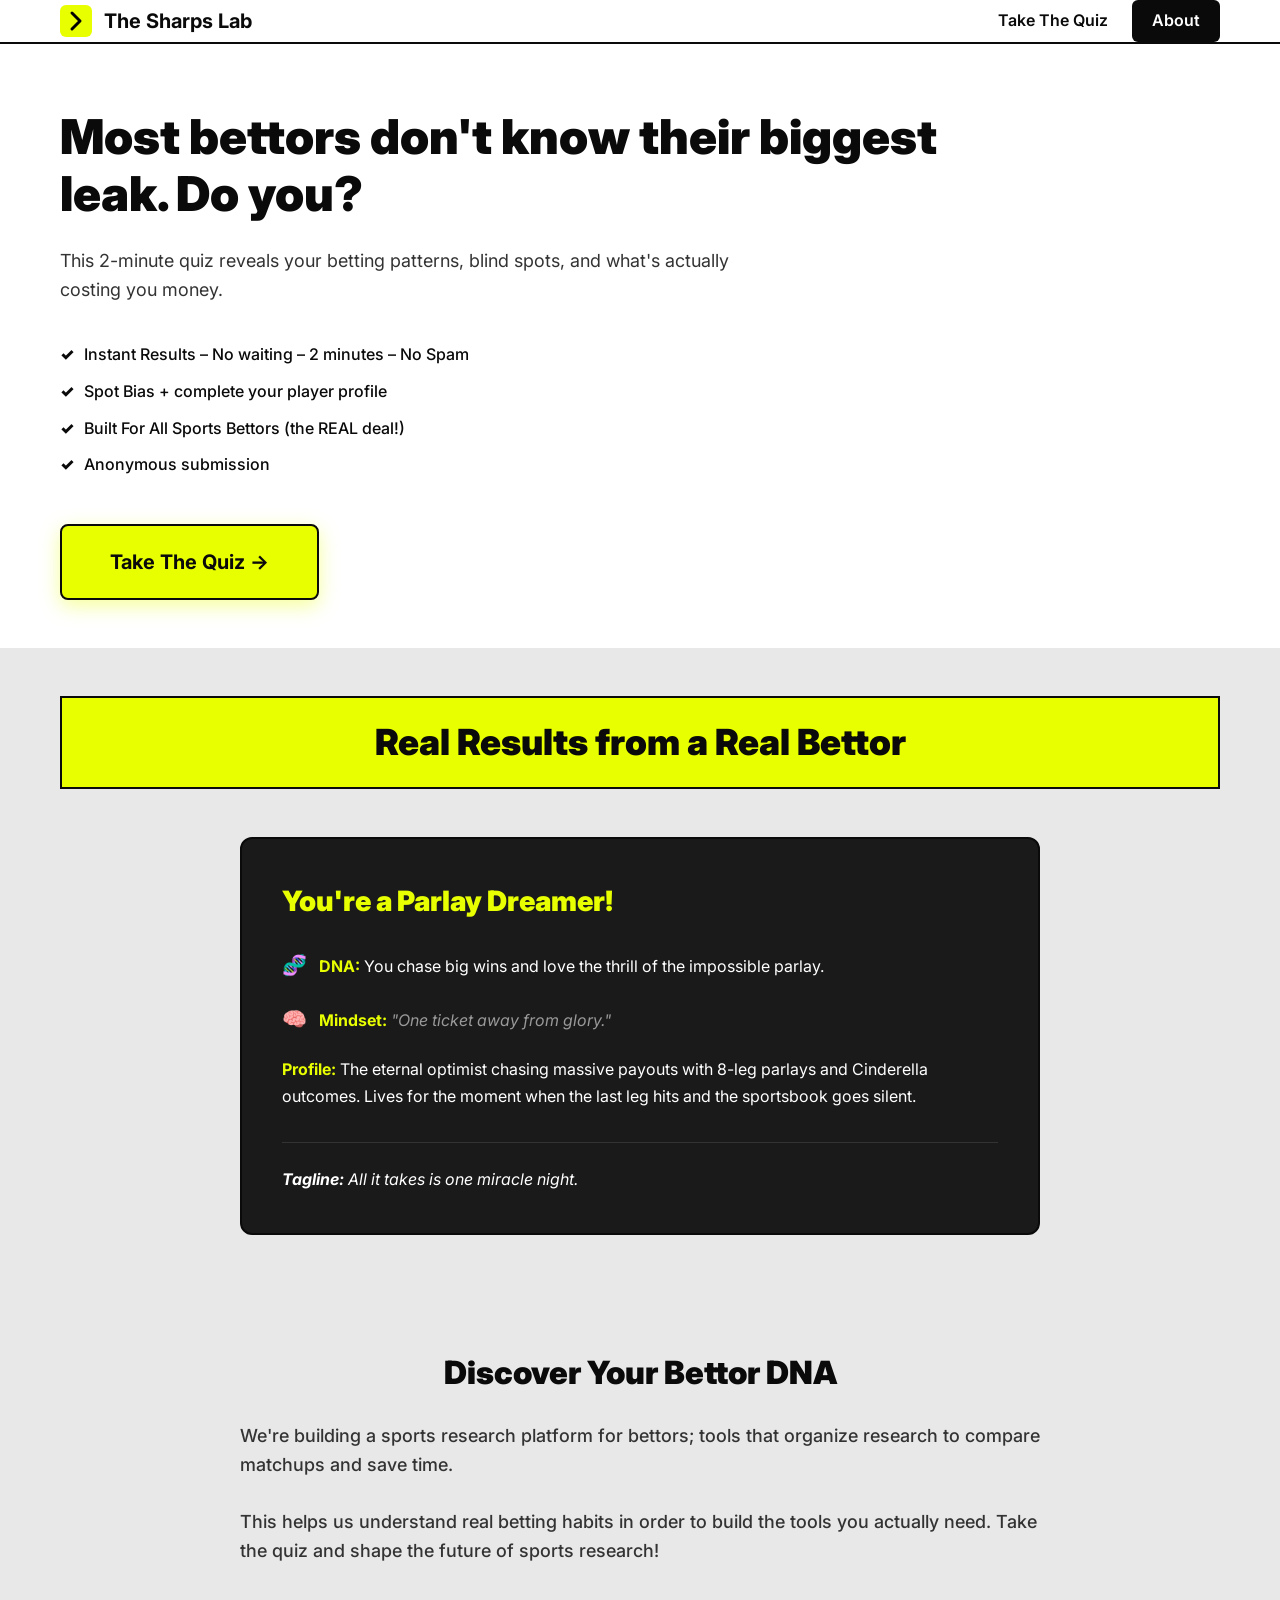
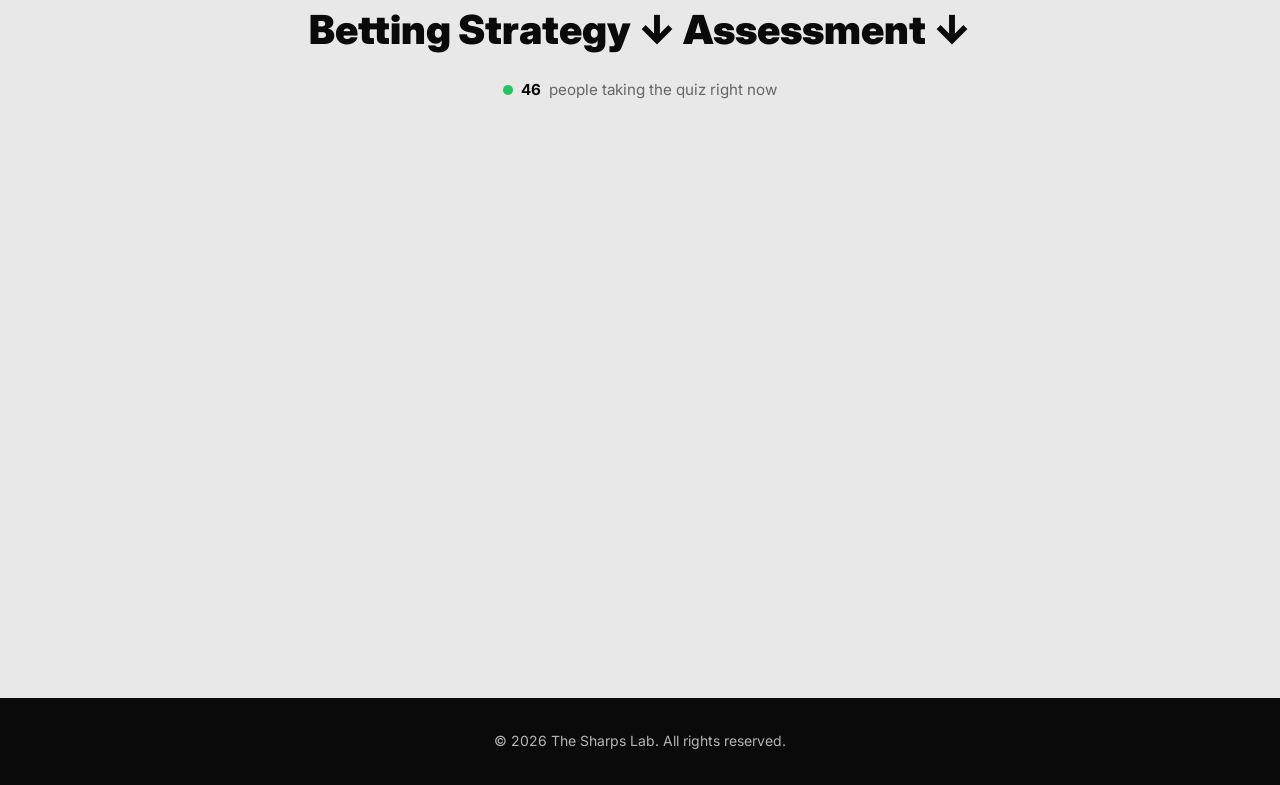
==== index.html @ a8e2af00 "Position arrows on both sides of 'Assessment'" ====
<!DOCTYPE html>
<html lang="en">
<head>
    <meta charset="UTF-8">
    <meta name="viewport" content="width=device-width, initial-scale=1.0">
    <meta name="description" content="Unlock your bettor DNA in 2 minutes. Fun quiz revealing your player profile, mindset, and betting strengths.">
    <title>The Sharps Lab - Discover Your Bettor DNA</title>
    <link rel="stylesheet" href="styles.css">
    <link rel="preconnect" href="https://fonts.googleapis.com">
    <link rel="preconnect" href="https://fonts.gstatic.com" crossorigin>
    <link href="https://fonts.googleapis.com/css2?family=Inter:wght@400;600;700;900&display=swap" rel="stylesheet">
</head>
<body>
    <!-- Header/Nav -->
    <header>
        <nav class="container">
            <div class="nav-left">
                <a href="#" class="logo">
                    <svg width="32" height="32" viewBox="0 0 32 32" fill="none" xmlns="http://www.w3.org/2000/svg">
                        <rect width="32" height="32" rx="6" fill="#E8FF00"/>
                        <path d="M12 8L20 16L12 24" stroke="#000" stroke-width="3" stroke-linecap="round" stroke-linejoin="round"/>
                    </svg>
                    <span>The Sharps Lab</span>
                </a>
            </div>
            <button class="hamburger" aria-label="Toggle menu">
                <span></span>
                <span></span>
                <span></span>
            </button>
            <div class="nav-right">
                <a href="#quiz" class="nav-link">Take The Quiz</a>
                <a href="about.html" class="nav-link btn-about">About</a>
            </div>
        </nav>
    </header>

    <!-- Hero Section -->
    <section class="hero">
        <div class="container">
            <h1>Most bettors don't know their biggest leak. Do you?</h1>
            <p class="hero-subtitle">This 2-minute quiz reveals your betting patterns, blind spots, and what's actually costing you money.</p>
            
            <ul class="benefits">
                <li>Instant Results – No waiting – 2 minutes – No Spam</li>
                <li>Spot Bias + complete your player profile</li>
                <li>Built For All Sports Bettors (the REAL deal!)</li>
                <li>Anonymous submission</li>
            </ul>

            <a href="#quiz" class="cta-button">Take The Quiz →</a>
        </div>
    </section>

    <!-- Social Proof / Results Preview -->
    <section class="results-preview">
        <div class="container">
            <h2 class="section-title">Real Results from a Real Bettor</h2>
            
            <div class="result-card">
                <h3 class="result-type">You're a Parlay Dreamer!</h3>
                
                <div class="result-item">
                    <span class="result-emoji">🧬</span>
                    <strong>DNA:</strong> You chase big wins and love the thrill of the impossible parlay.
                </div>
                
                <div class="result-item">
                    <span class="result-emoji">🧠</span>
                    <strong>Mindset:</strong> <em>"One ticket away from glory."</em>
                </div>
                
                <div class="result-item">
                    <strong>Profile:</strong> The eternal optimist chasing massive payouts with 8-leg parlays and Cinderella outcomes. Lives for the moment when the last leg hits and the sportsbook goes silent.
                </div>
                
                <div class="result-tagline">
                    <strong>Tagline:</strong> All it takes is one miracle night.
                </div>
            </div>
        </div>
    </section>

    <!-- Quiz Embed Section -->
    <section class="quiz-section" id="quiz">
        <div class="container">
            <h2>Discover Your Bettor DNA</h2>
            <p class="quiz-intro">We're building a sports research platform for bettors; tools that organize research to compare matchups and save time.<br><br>This helps us understand real betting habits in order to build the tools you actually need. Take the quiz and shape the future of sports research!</p>
            
            <h3 class="quiz-cta">Betting Strategy ↓ Assessment ↓</h3>
            <p class="quiz-social-proof">
                <span class="pulse-dot"></span>
                <span id="quiz-count">87</span> people taking the quiz right now
            </p>
            
            <!-- Quiz Embed -->
            <div data-tf-live="01KK8AYZ72CE5DFFQ8DNQR0BZF"></div>
            <script src="https://embed.typeform.com/next/embed.js"></script>
        </div>
    </section>

    <!-- Footer -->
    <footer>
        <div class="container">
            <p>&copy; 2026 The Sharps Lab. All rights reserved.</p>
        </div>
    </footer>

    <script src="script.js"></script>
</body>
</html>
---- styles.css ----
/* Reset & Base Styles */
* {
    margin: 0;
    padding: 0;
    box-sizing: border-box;
}

:root {
    --yellow-accent: #E8FF00;
    --black: #0A0A0A;
    --gray-light: #E8E8E8;
    --gray-med: #CCCCCC;
    --white: #FFFFFF;
    --dark-card: #1A1A1A;
}

html {
    scroll-behavior: smooth;
}

body {
    font-family: 'Inter', -apple-system, BlinkMacSystemFont, 'Segoe UI', sans-serif;
    line-height: 1.6;
    color: var(--black);
    background: var(--gray-light);
    -webkit-font-smoothing: antialiased;
}

.container {
    max-width: 1200px;
    margin: 0 auto;
    padding: 0 20px;
}

/* Header/Nav */
header {
    background: var(--white);
    border-bottom: 2px solid var(--black);
    position: sticky;
    top: 0;
    z-index: 1000;
}

nav {
    display: flex;
    justify-content: space-between;
    align-items: center;
    padding: 1rem 20px;
    position: relative;
}

.logo {
    display: flex;
    align-items: center;
    gap: 0.75rem;
    text-decoration: none;
    color: var(--black);
    font-weight: 700;
    font-size: 1.25rem;
    transition: opacity 0.2s;
}

.logo:hover {
    opacity: 0.8;
}

.nav-right {
    display: flex;
    gap: 1.5rem;
    align-items: center;
}

.nav-link {
    text-decoration: none;
    color: var(--black);
    font-weight: 600;
    transition: color 0.2s;
}

.nav-link:hover {
    color: #555;
}

.btn-about {
    background: var(--black);
    color: var(--white);
    padding: 0.5rem 1.25rem;
    border-radius: 6px;
    transition: background 0.2s;
}

.btn-about:hover {
    background: #333;
    color: var(--white);
}

/* Hamburger Menu */
.hamburger {
    display: none;
    flex-direction: column;
    gap: 5px;
    background: none;
    border: none;
    cursor: pointer;
    padding: 0.5rem;
    z-index: 1001;
}

.hamburger span {
    width: 25px;
    height: 3px;
    background: var(--black);
    transition: all 0.3s ease;
    border-radius: 2px;
}

.hamburger.active span:nth-child(1) {
    transform: rotate(45deg) translate(7px, 7px);
}

.hamburger.active span:nth-child(2) {
    opacity: 0;
}

.hamburger.active span:nth-child(3) {
    transform: rotate(-45deg) translate(7px, -7px);
}

/* Hero Section */
.hero {
    background: var(--white);
    padding: 4rem 0 3rem;
}

.hero h1 {
    font-size: clamp(1.75rem, 5vw, 3rem);
    font-weight: 900;
    line-height: 1.2;
    margin-bottom: 1.5rem;
    max-width: 900px;
}

.hero-subtitle {
    font-size: 1.125rem;
    color: #333;
    margin-bottom: 2rem;
    max-width: 700px;
}

.benefits {
    list-style: none;
    margin-bottom: 2.5rem;
    max-width: 700px;
}

.benefits li {
    padding: 0.35rem 0;
    padding-left: 1.5rem;
    position: relative;
    font-weight: 500;
}

.benefits li::before {
    content: "✓";
    position: absolute;
    left: 0;
    color: var(--black);
    font-weight: 900;
}

.cta-button {
    display: inline-block;
    background: var(--yellow-accent);
    color: var(--black);
    padding: 1.25rem 3rem;
    font-size: 1.25rem;
    font-weight: 700;
    text-decoration: none;
    border-radius: 8px;
    transition: transform 0.2s, box-shadow 0.2s;
    border: 2px solid var(--black);
    box-shadow: 0 6px 20px rgba(232, 255, 0, 0.4);
}

.cta-button:hover {
    transform: translateY(-3px);
    box-shadow: 0 8px 25px rgba(232, 255, 0, 0.5);
}

/* Results Preview Section */
.results-preview {
    padding: 3rem 0;
    background: var(--gray-light);
}

.section-title {
    background: var(--yellow-accent);
    color: var(--black);
    font-size: clamp(1.5rem, 4vw, 2.25rem);
    font-weight: 900;
    text-align: center;
    padding: 1rem 2rem;
    margin-bottom: 3rem;
    border: 2px solid var(--black);
}

.result-card {
    background: var(--dark-card);
    color: var(--white);
    padding: 2.5rem;
    border-radius: 12px;
    max-width: 800px;
    margin: 0 auto;
    border: 2px solid var(--black);
}

.result-type {
    font-size: 1.75rem;
    font-weight: 900;
    margin-bottom: 1.5rem;
    color: var(--yellow-accent);
}

.result-item {
    margin-bottom: 1.25rem;
    line-height: 1.7;
}

.result-emoji {
    font-size: 1.25rem;
    margin-right: 0.5rem;
}

.result-item strong {
    color: var(--yellow-accent);
}

.result-item em {
    color: #999;
}

.result-tagline {
    margin-top: 2rem;
    padding-top: 1.5rem;
    border-top: 1px solid #333;
    font-style: italic;
}

/* About Page */
.about-page {
    background: var(--white);
    padding: 4rem 0;
    min-height: 60vh;
}

.about-page h1 {
    font-size: clamp(2rem, 5vw, 3rem);
    font-weight: 400;
    margin-bottom: 3rem;
    text-align: center;
}

.about-content {
    max-width: 800px;
    margin: 0 auto 4rem;
    text-align: center;
}

.about-mission {
    font-size: 1.25rem;
    line-height: 1.8;
    color: #333;
    margin-bottom: 2rem;
}

.about-tagline {
    font-size: 1.5rem;
    margin-bottom: 2.5rem;
    color: var(--Black);
}

.about-tagline strong {
    font-weight: 700;
}

.about-tagline em {
    font-style: italic;
}

.disclaimer {
    max-width: 800px;
    margin: 0 auto;
    padding: 2rem;
    background: var(--gray-light);
    border-left: 4px solid var(--yellow-accent);
    border-radius: 8px;
}

.disclaimer h3 {
    font-size: 1.25rem;
    font-weight: 900;
    margin-bottom: 1rem;
    text-transform: uppercase;
    color: var(--black);
}

.disclaimer p {
    font-size: 0.95rem;
    line-height: 1.7;
    color: #555;
    margin-bottom: 1rem;
}

.disclaimer p:last-child {
    margin-bottom: 0;
}

.help-line {
    margin-top: 1.5rem;
    padding-top: 1.5rem;
    border-top: 1px solid var(--gray-med);
}

/* Quiz Section */
.quiz-section {
    padding: 4rem 0;
    background: var(--gray-light);
}

.quiz-section h2 {
    text-align: center;
    font-size: 2rem;
    font-weight: 900;
    margin-bottom: 1.5rem;
}

.quiz-intro {
    text-align: left;
    font-size: 1.125rem;
    max-width: 800px;
    margin: 0 auto 2rem;
    color: #333;
    font-weight: 500;
}

.quiz-cta {
    text-align: center;
    font-size: clamp(1.75rem, 4vw, 2.5rem);
    font-weight: 900;
    margin-bottom: 1rem;
    color: var(--black);
}

.quiz-social-proof {
    text-align: center;
    font-size: 0.95rem;
    color: #666;
    margin-bottom: 2rem;
    display: flex;
    align-items: center;
    justify-content: center;
    gap: 0.5rem;
}

.pulse-dot {
    width: 10px;
    height: 10px;
    background: #22c55e;
    border-radius: 50%;
    display: inline-block;
    animation: pulse 1.2s ease-in-out infinite;
    box-shadow: 0 0 0 0 rgba(34, 197, 94, 0.7);
}

@keyframes pulse {
    0% {
        box-shadow: 0 0 0 0 rgba(34, 197, 94, 0.7);
    }
    50% {
        box-shadow: 0 0 0 6px rgba(34, 197, 94, 0);
    }
    100% {
        box-shadow: 0 0 0 0 rgba(34, 197, 94, 0);
    }
}

#quiz-count {
    font-weight: 700;
    color: var(--black);
}

/* Typeform embed styling */
[data-tf-live] {
    max-width: 900px;
    margin: 0 auto;
    min-height: 500px;
}

/* Footer */
footer {
    background: var(--black);
    color: var(--white);
    text-align: center;
    padding: 2rem 0;
}

footer p {
    font-size: 0.875rem;
    opacity: 0.7;
}

/* Responsive Design */
@media (max-width: 768px) {
    .hamburger {
        display: flex;
    }

    .nav-right {
        position: fixed;
        top: 0;
        right: -100%;
        width: 70%;
        height: 100vh;
        background: var(--white);
        flex-direction: column;
        padding: 5rem 2rem 2rem;
        gap: 2rem;
        transition: right 0.3s ease;
        box-shadow: -2px 0 10px rgba(0,0,0,0.1);
        z-index: 1000;
    }

    .nav-right.active {
        right: 0;
    }

    .nav-right .nav-link {
        font-size: 1.25rem;
        padding: 0.75rem 0;
        border-bottom: 1px solid var(--gray-light);
    }

    .btn-about {
        width: 100%;
        text-align: center;
    }

    .hero {
        padding: 2.5rem 0 2rem;
    }

    .hero h1 {
        font-size: 1.75rem;
    }

    .result-card {
        padding: 1.5rem;
    }

    .section-title {
        font-size: 1.25rem;
        padding: 0.75rem 1rem;
    }

    .quiz-embed-container {
        padding: 3rem 1.5rem;
        min-height: 400px;
    }

    .quiz-section h2 {
        font-size: 1.5rem;
    }

    .result-type {
        font-size: 1.35rem;
    }
}

/* Performance Optimizations */
@media (prefers-reduced-motion: reduce) {
    * {
        animation-duration: 0.01ms !important;
        animation-iteration-count: 1 !important;
        transition-duration: 0.01ms !important;
    }
}
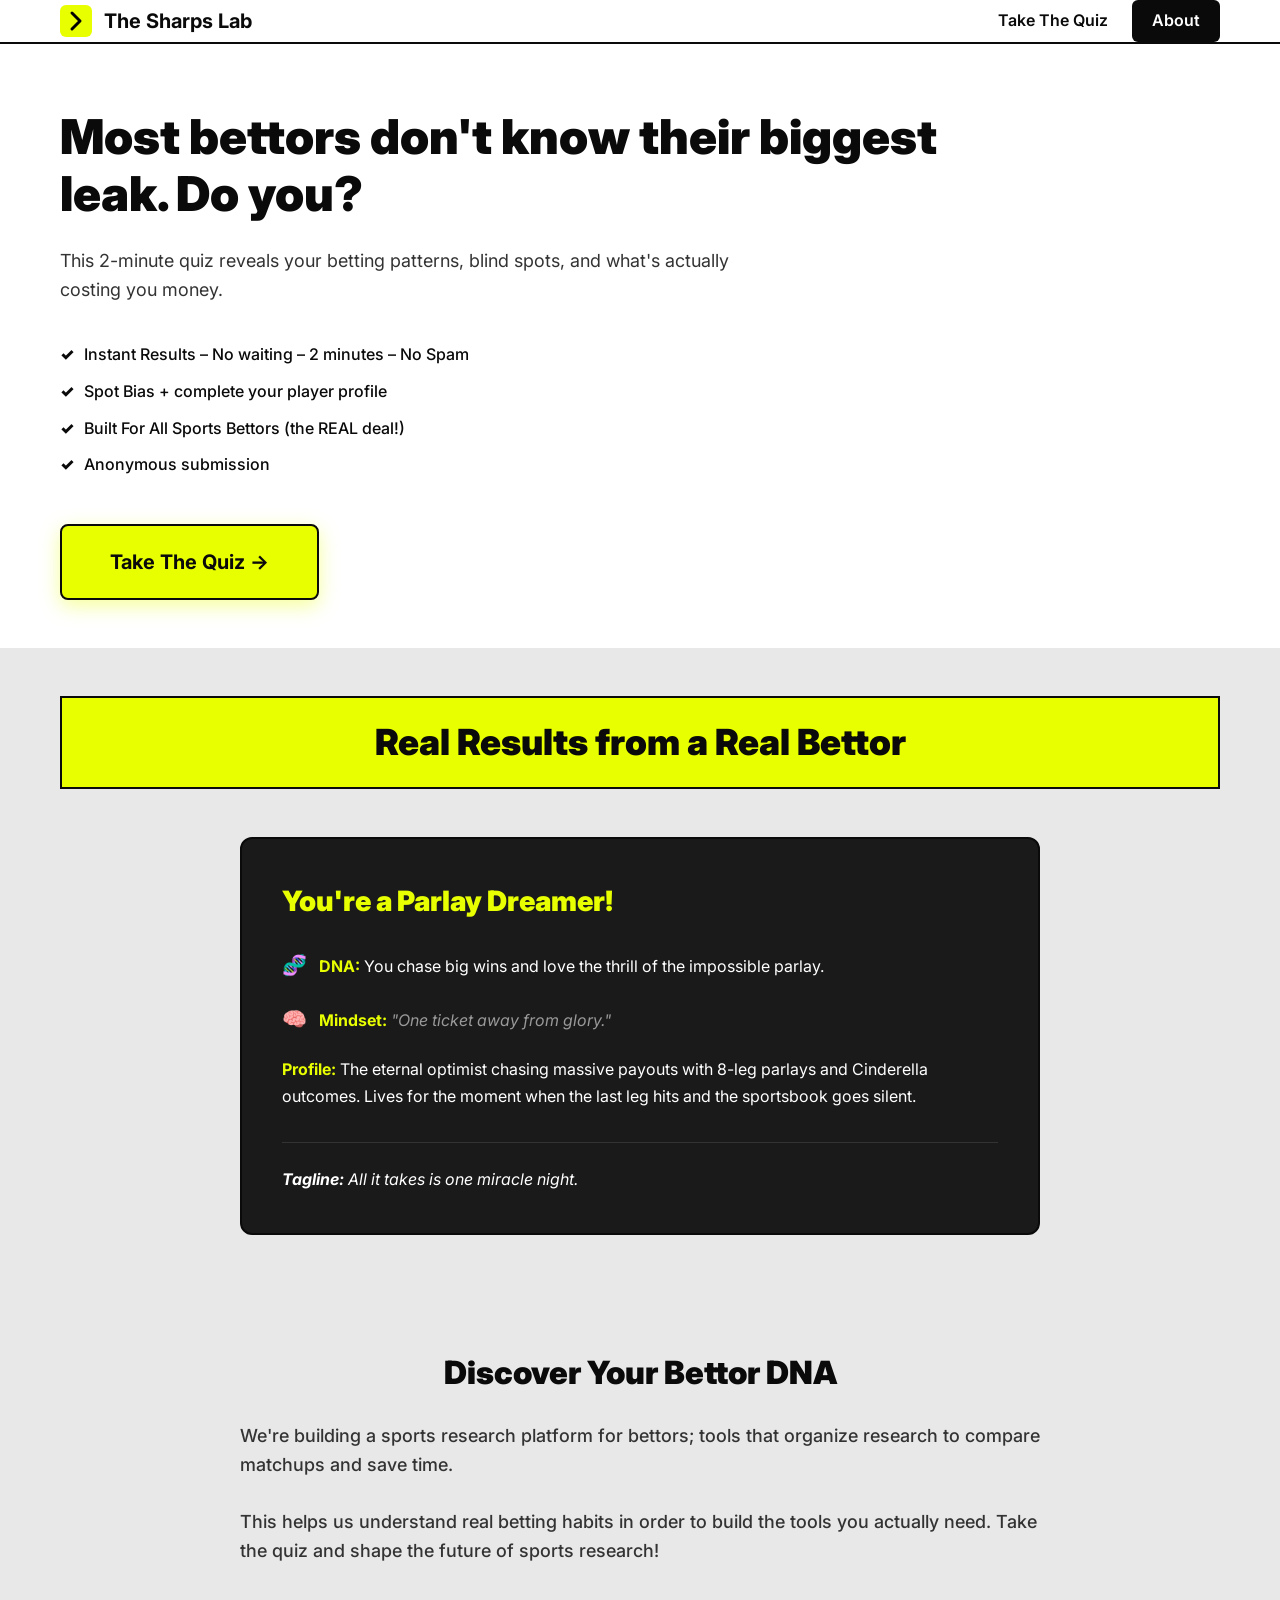
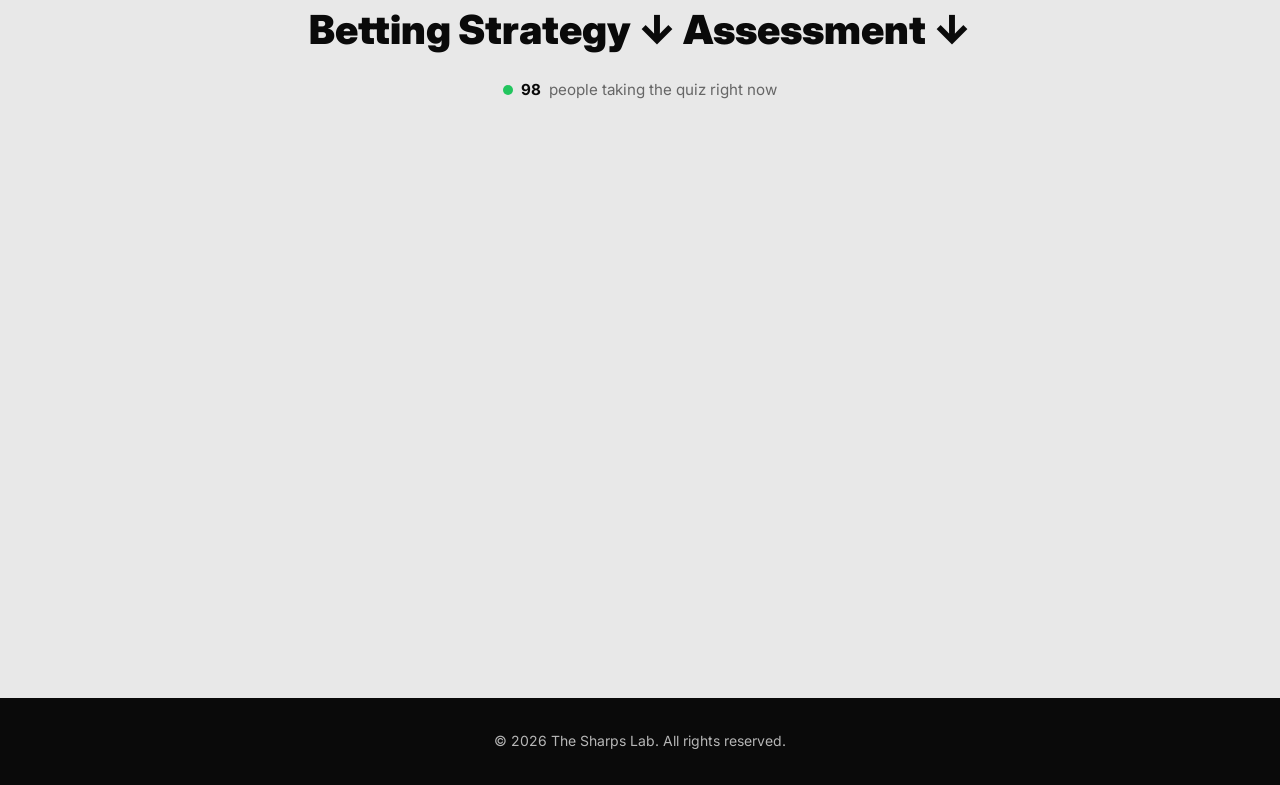
==== commit 685adcb1: "Keep arrows and Assessment together on one line" ====
--- a/index.html
+++ b/index.html
@@ -87,7 +87,7 @@
             <h2>Discover Your Bettor DNA</h2>
             <p class="quiz-intro">We're building a sports research platform for bettors; tools that organize research to compare matchups and save time.<br><br>This helps us understand real betting habits in order to build the tools you actually need. Take the quiz and shape the future of sports research!</p>
             
-            <h3 class="quiz-cta">Betting Strategy ↓ Assessment ↓</h3>
+            <h3 class="quiz-cta">Betting Strategy <span class="nowrap">↓ Assessment ↓</span></h3>
             <p class="quiz-social-proof">
                 <span class="pulse-dot"></span>
                 <span id="quiz-count">87</span> people taking the quiz right now
--- a/styles.css
+++ b/styles.css
@@ -349,6 +349,10 @@
     font-weight: 900;
     margin-bottom: 1rem;
     color: var(--black);
+}
+
+.quiz-cta .nowrap {
+    white-space: nowrap;
 }
 
 .quiz-social-proof {
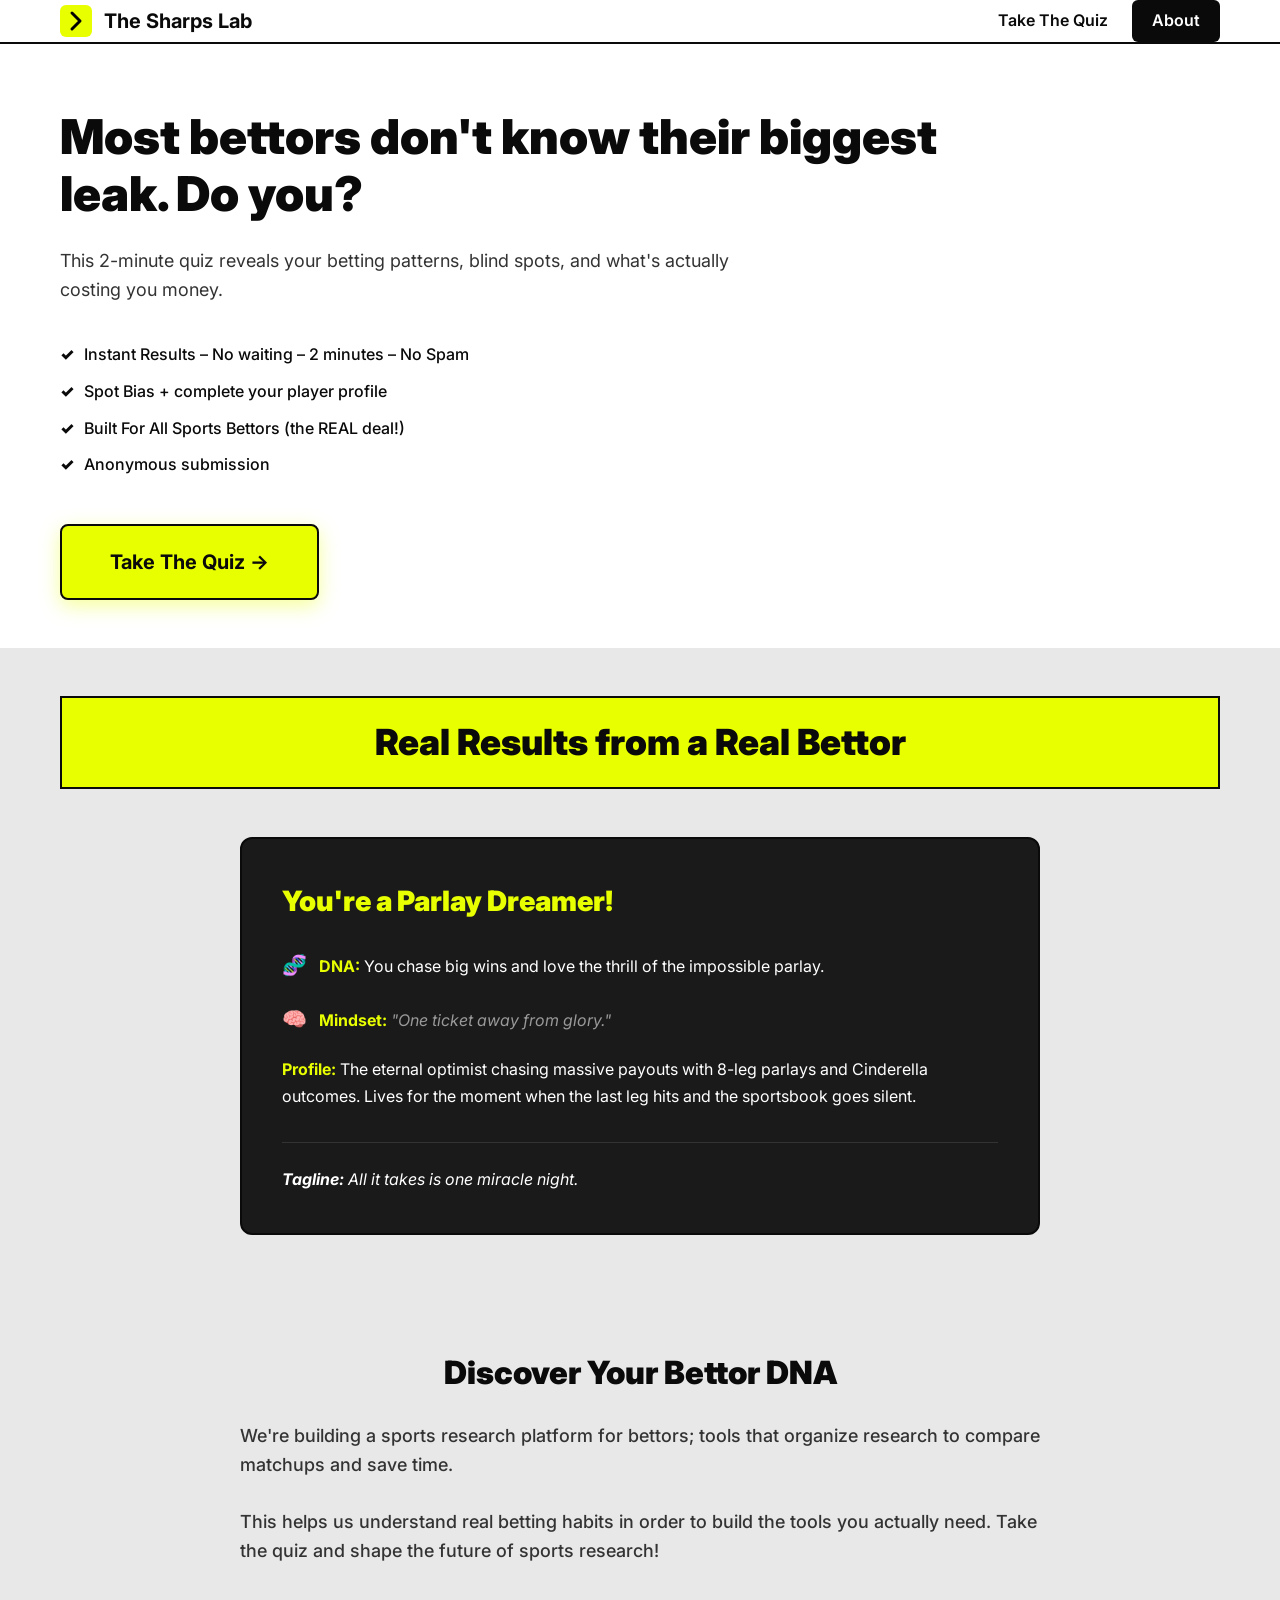
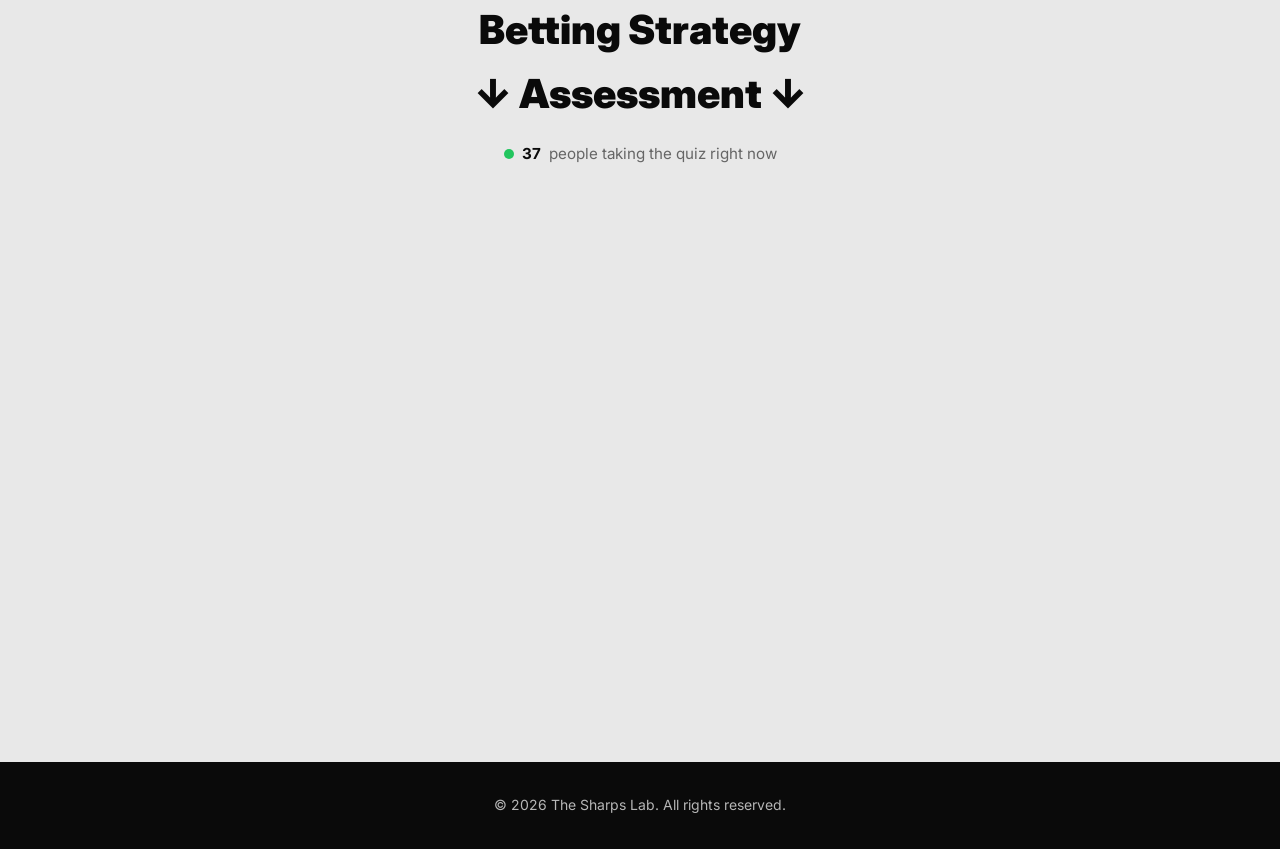
==== commit b76d64e3: "Force line break before Assessment on all screen sizes" ====
--- a/index.html
+++ b/index.html
@@ -87,7 +87,7 @@
             <h2>Discover Your Bettor DNA</h2>
             <p class="quiz-intro">We're building a sports research platform for bettors; tools that organize research to compare matchups and save time.<br><br>This helps us understand real betting habits in order to build the tools you actually need. Take the quiz and shape the future of sports research!</p>
             
-            <h3 class="quiz-cta">Betting Strategy <span class="nowrap">↓ Assessment ↓</span></h3>
+            <h3 class="quiz-cta">Betting Strategy<br><span class="nowrap">↓ Assessment ↓</span></h3>
             <p class="quiz-social-proof">
                 <span class="pulse-dot"></span>
                 <span id="quiz-count">87</span> people taking the quiz right now
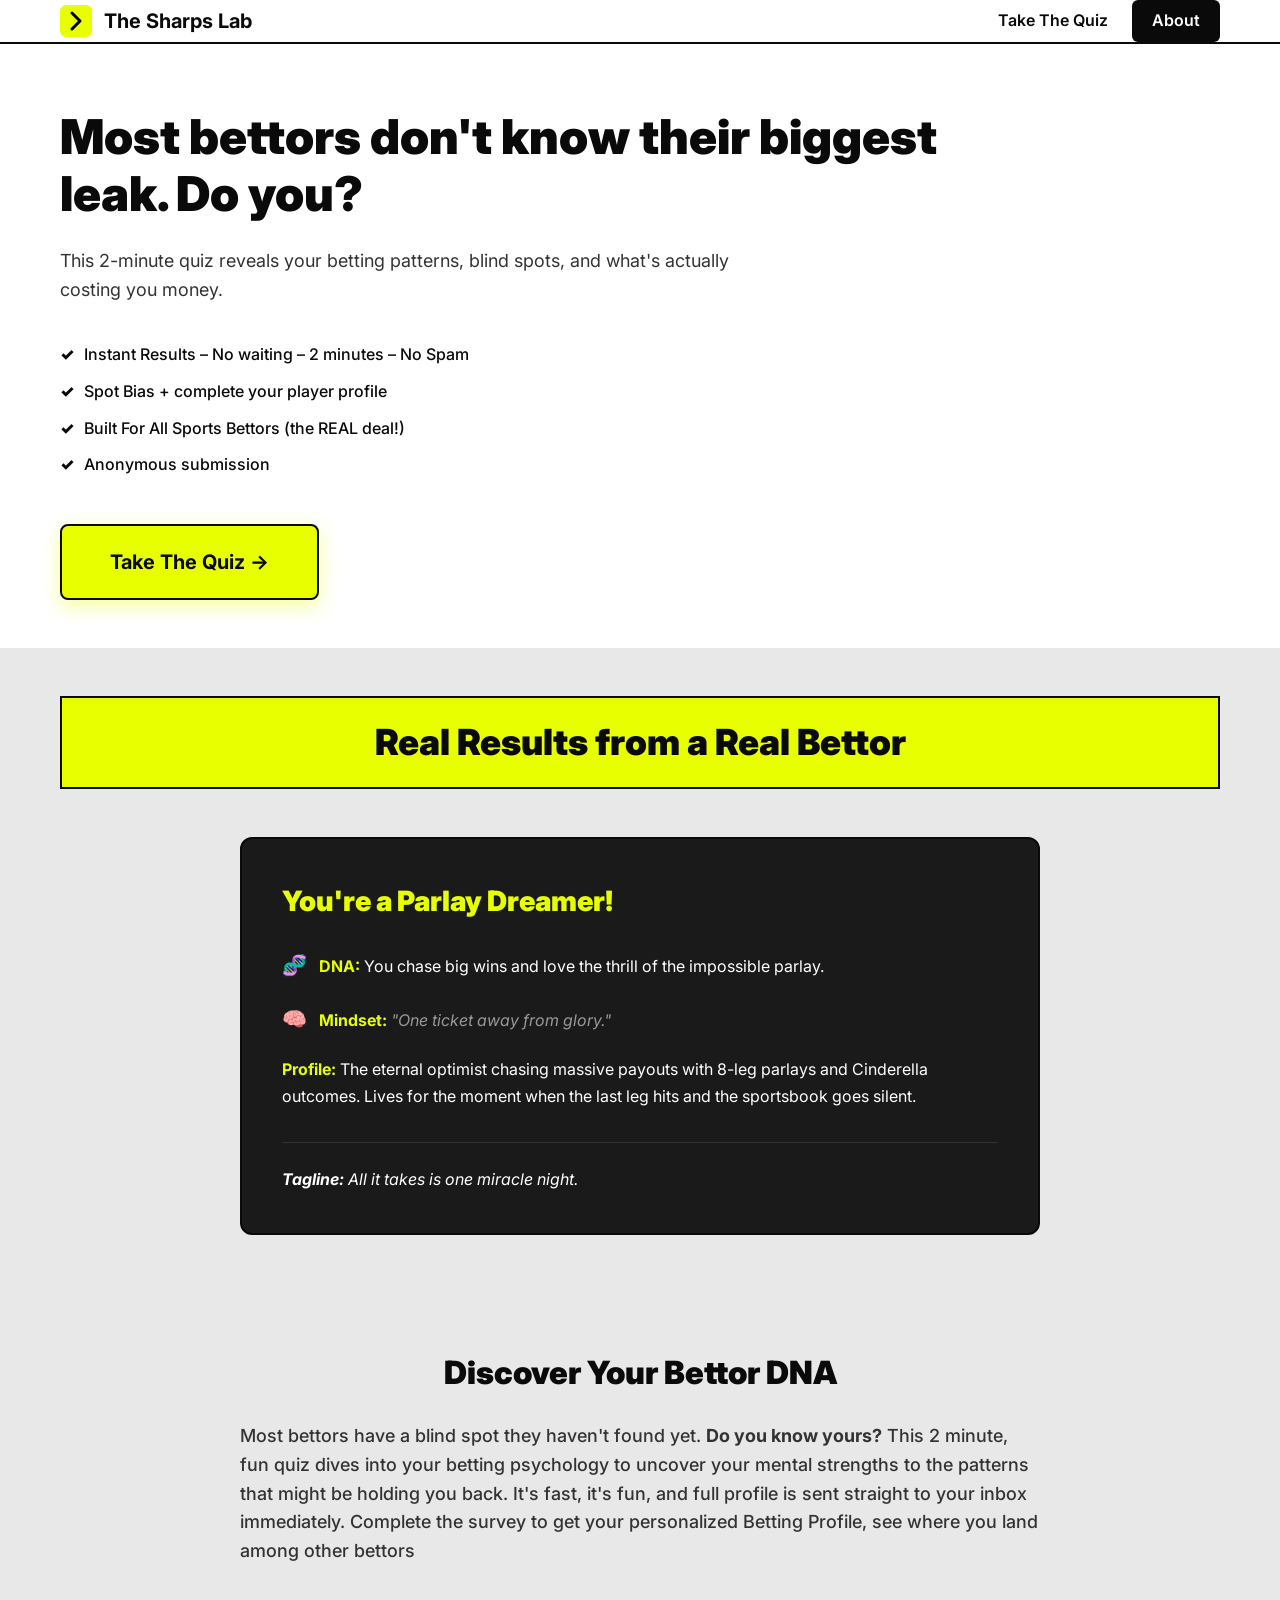
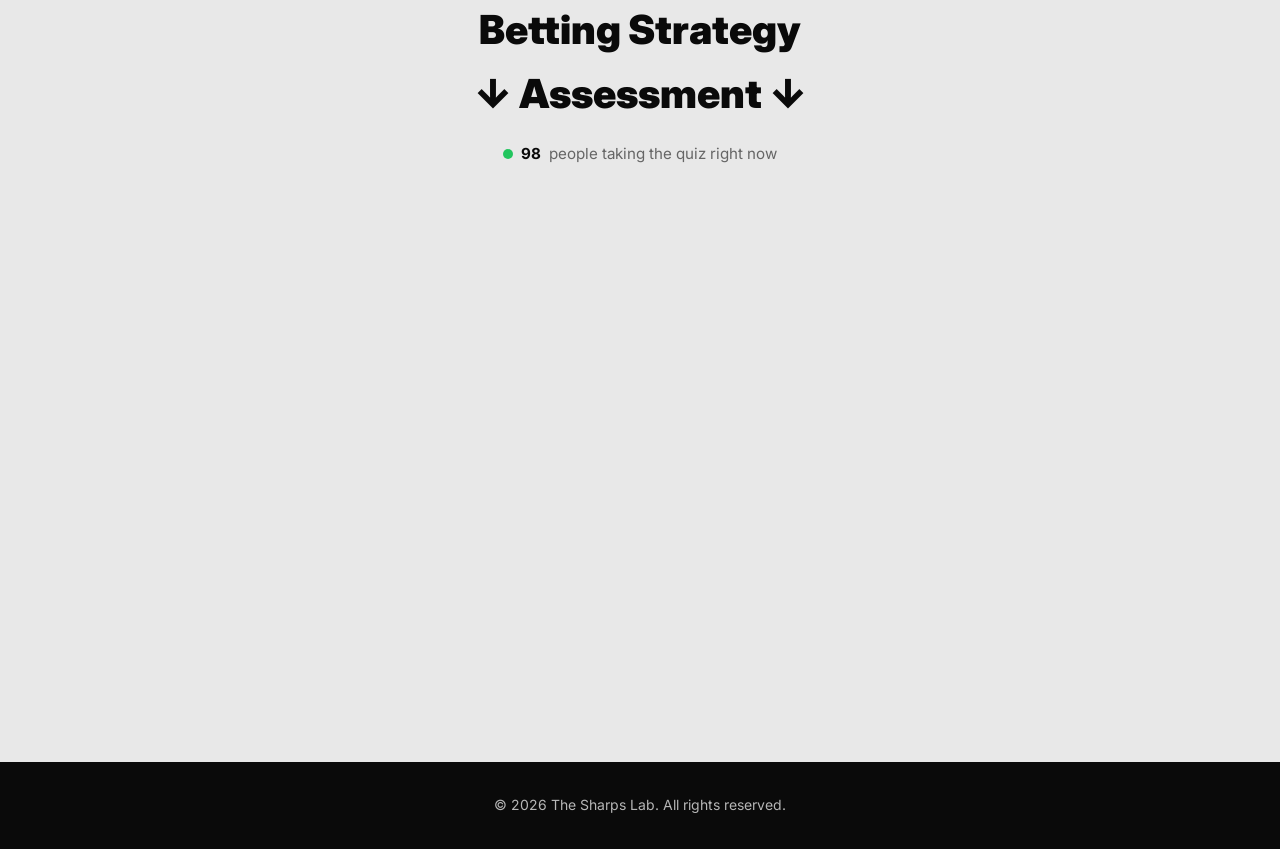
==== commit cc19fb16: "Update quiz intro copy - new messaging about blind spots and betting psychology" ====
--- a/index.html
+++ b/index.html
@@ -85,7 +85,7 @@
     <section class="quiz-section" id="quiz">
         <div class="container">
             <h2>Discover Your Bettor DNA</h2>
-            <p class="quiz-intro">We're building a sports research platform for bettors; tools that organize research to compare matchups and save time.<br><br>This helps us understand real betting habits in order to build the tools you actually need. Take the quiz and shape the future of sports research!</p>
+            <p class="quiz-intro">Most bettors have a blind spot they haven't found yet. <strong>Do you know yours?</strong> This 2 minute, fun quiz dives into your betting psychology to uncover your mental strengths to the patterns that might be holding you back. It's fast, it's fun, and full profile is sent straight to your inbox immediately. Complete the survey to get your personalized Betting Profile, see where you land among other bettors</p>
             
             <h3 class="quiz-cta">Betting Strategy<br><span class="nowrap">↓ Assessment ↓</span></h3>
             <p class="quiz-social-proof">
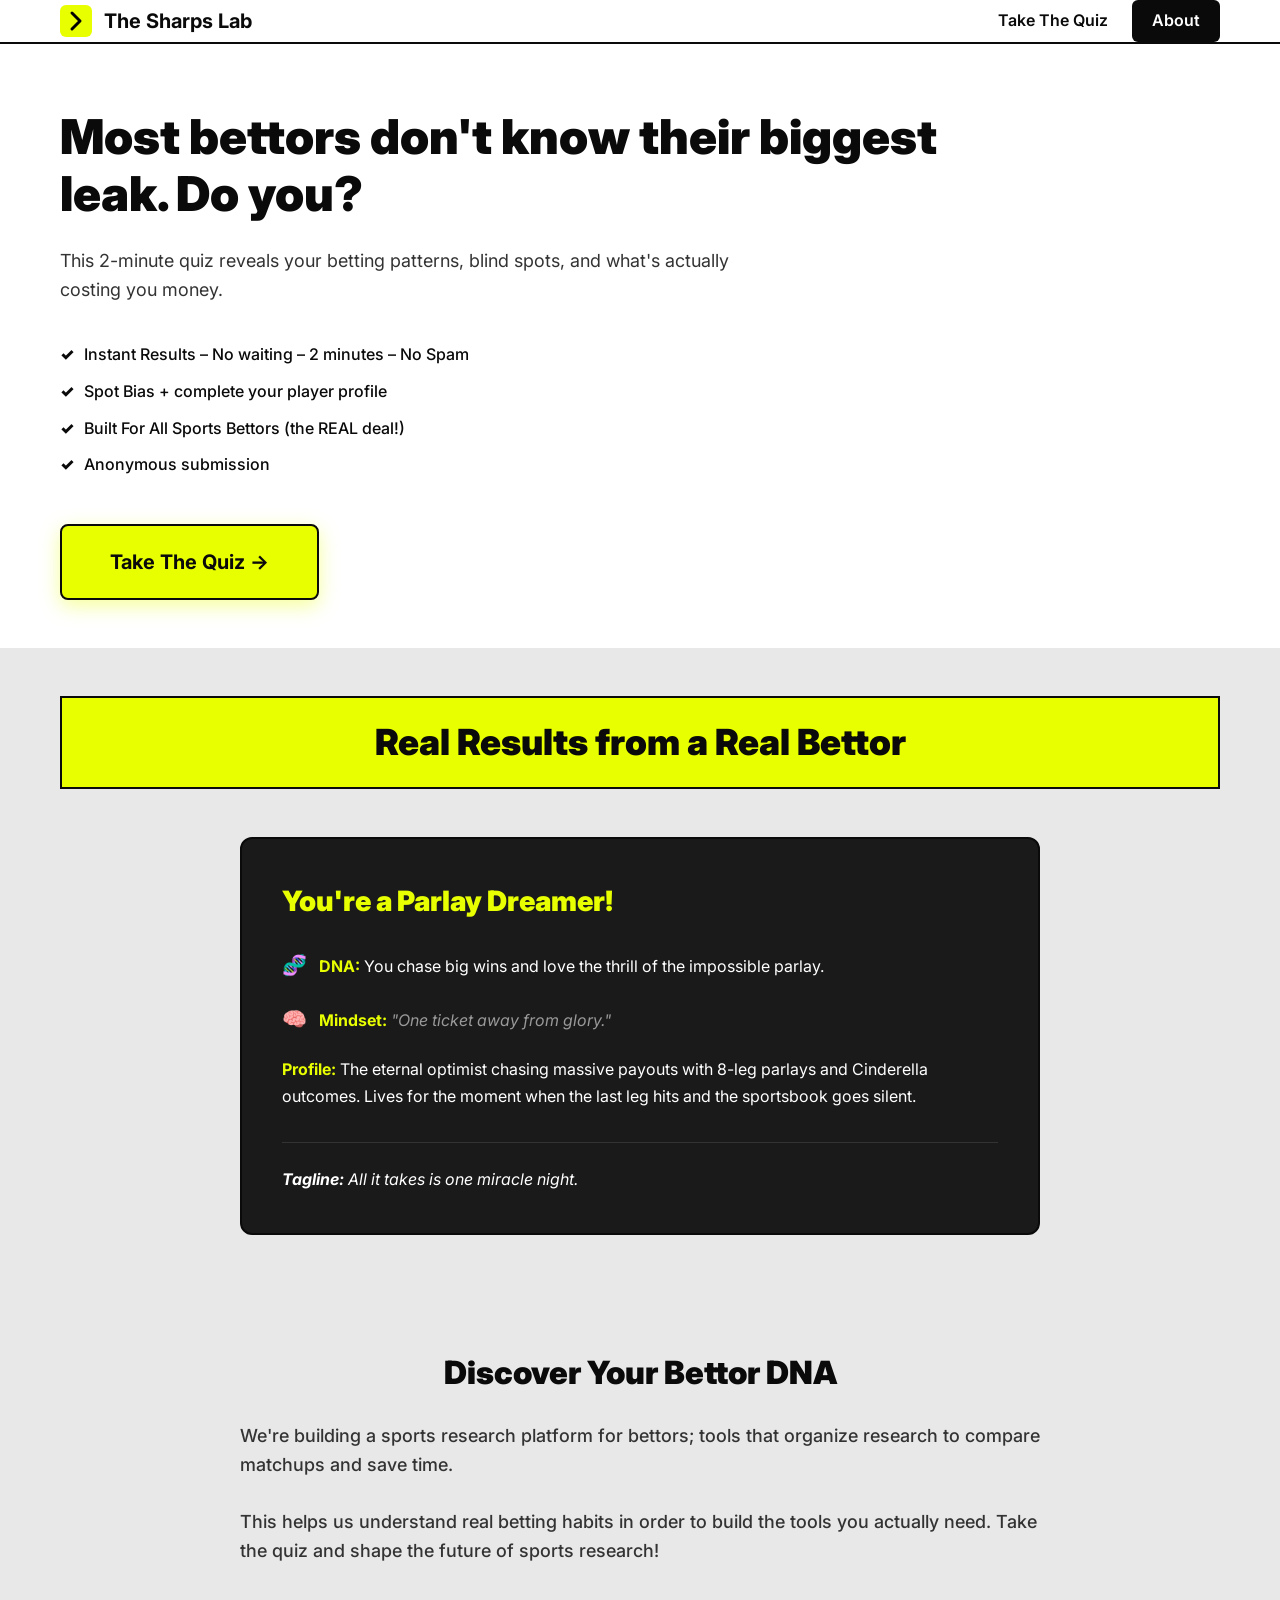
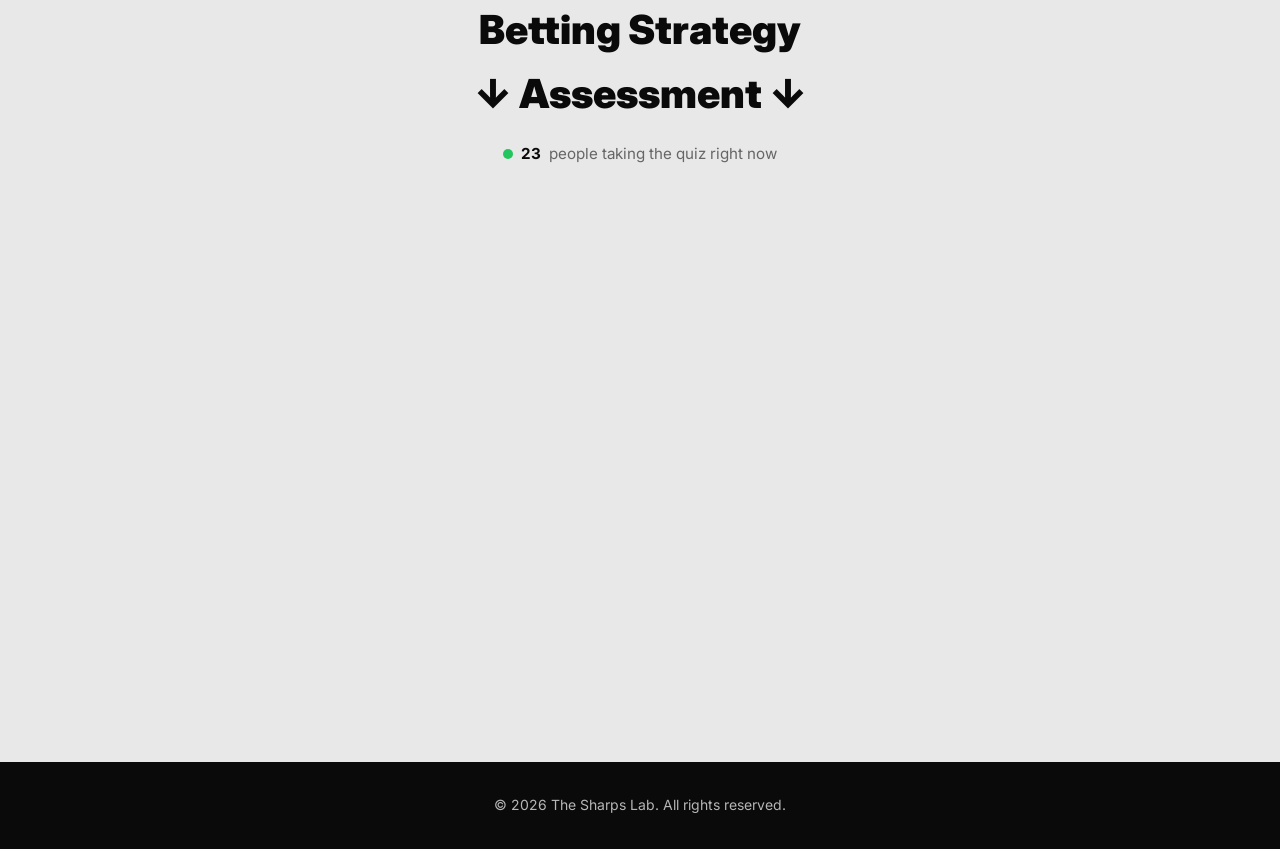
==== commit b2015745: "Revert "Update quiz intro copy - new messaging about blind spots and betting psychology" This revert" ====
--- a/index.html
+++ b/index.html
@@ -85,7 +85,7 @@
     <section class="quiz-section" id="quiz">
         <div class="container">
             <h2>Discover Your Bettor DNA</h2>
-            <p class="quiz-intro">Most bettors have a blind spot they haven't found yet. <strong>Do you know yours?</strong> This 2 minute, fun quiz dives into your betting psychology to uncover your mental strengths to the patterns that might be holding you back. It's fast, it's fun, and full profile is sent straight to your inbox immediately. Complete the survey to get your personalized Betting Profile, see where you land among other bettors</p>
+            <p class="quiz-intro">We're building a sports research platform for bettors; tools that organize research to compare matchups and save time.<br><br>This helps us understand real betting habits in order to build the tools you actually need. Take the quiz and shape the future of sports research!</p>
             
             <h3 class="quiz-cta">Betting Strategy<br><span class="nowrap">↓ Assessment ↓</span></h3>
             <p class="quiz-social-proof">
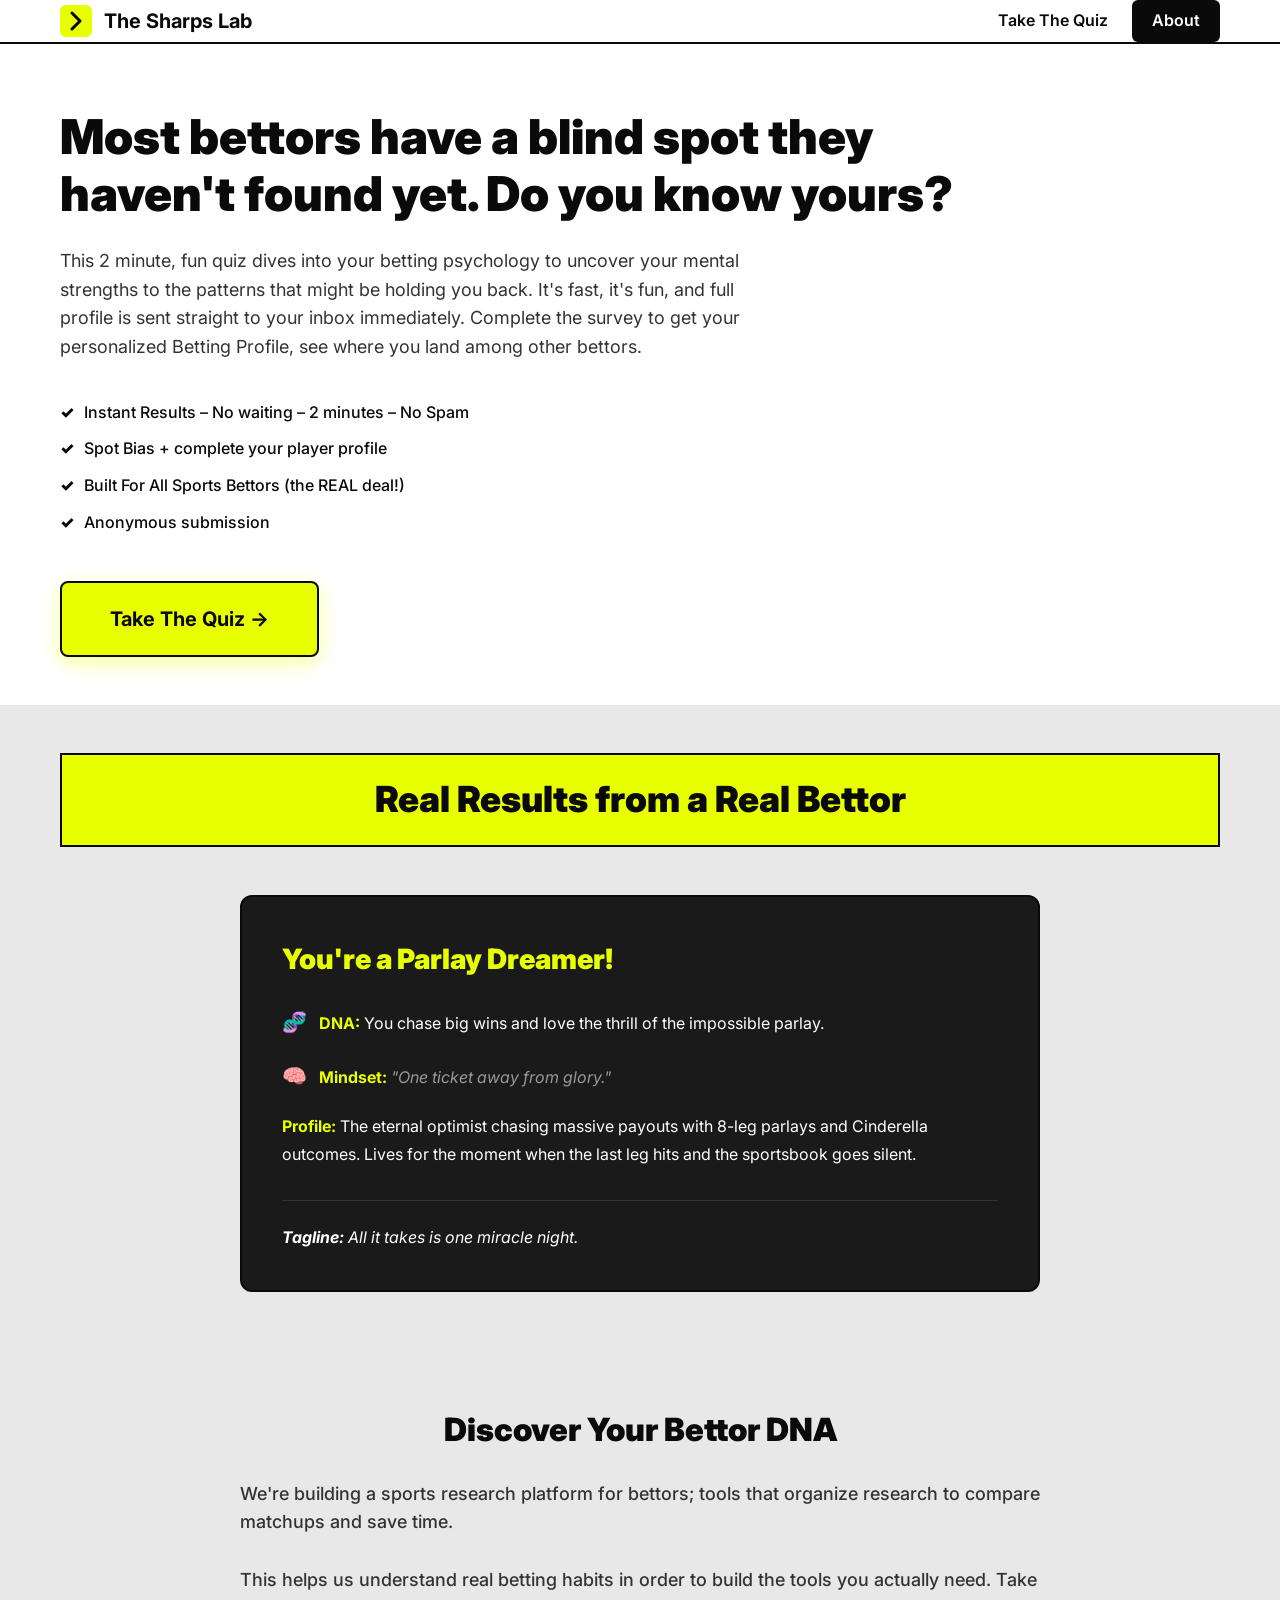
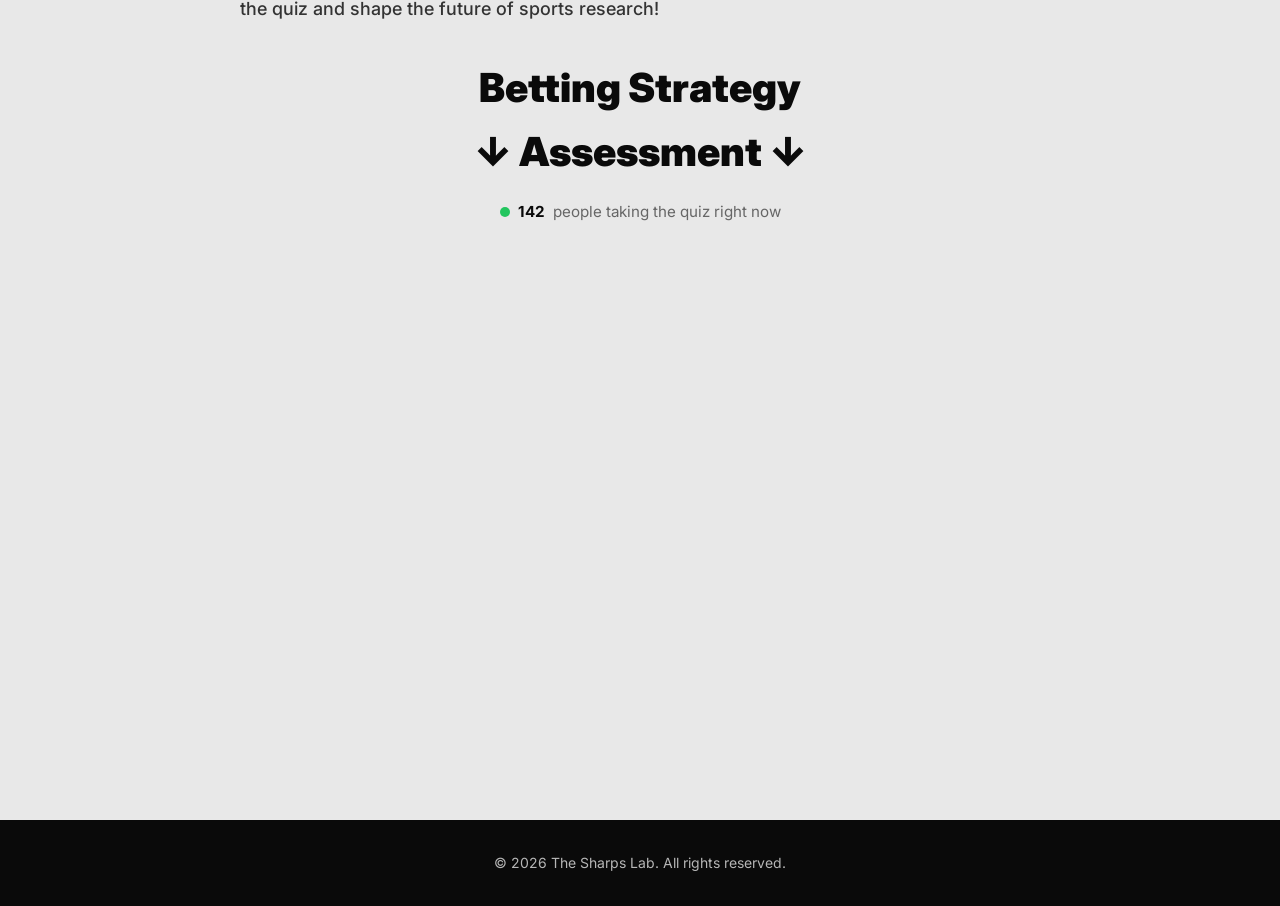
==== commit 13a64952: "Update hero copy - new blind spot messaging and detailed quiz description" ====
--- a/index.html
+++ b/index.html
@@ -38,8 +38,8 @@
     <!-- Hero Section -->
     <section class="hero">
         <div class="container">
-            <h1>Most bettors don't know their biggest leak. Do you?</h1>
-            <p class="hero-subtitle">This 2-minute quiz reveals your betting patterns, blind spots, and what's actually costing you money.</p>
+            <h1>Most bettors have a blind spot they haven't found yet. Do you know yours?</h1>
+            <p class="hero-subtitle">This 2 minute, fun quiz dives into your betting psychology to uncover your mental strengths to the patterns that might be holding you back. It's fast, it's fun, and full profile is sent straight to your inbox immediately. Complete the survey to get your personalized Betting Profile, see where you land among other bettors.</p>
             
             <ul class="benefits">
                 <li>Instant Results – No waiting – 2 minutes – No Spam</li>
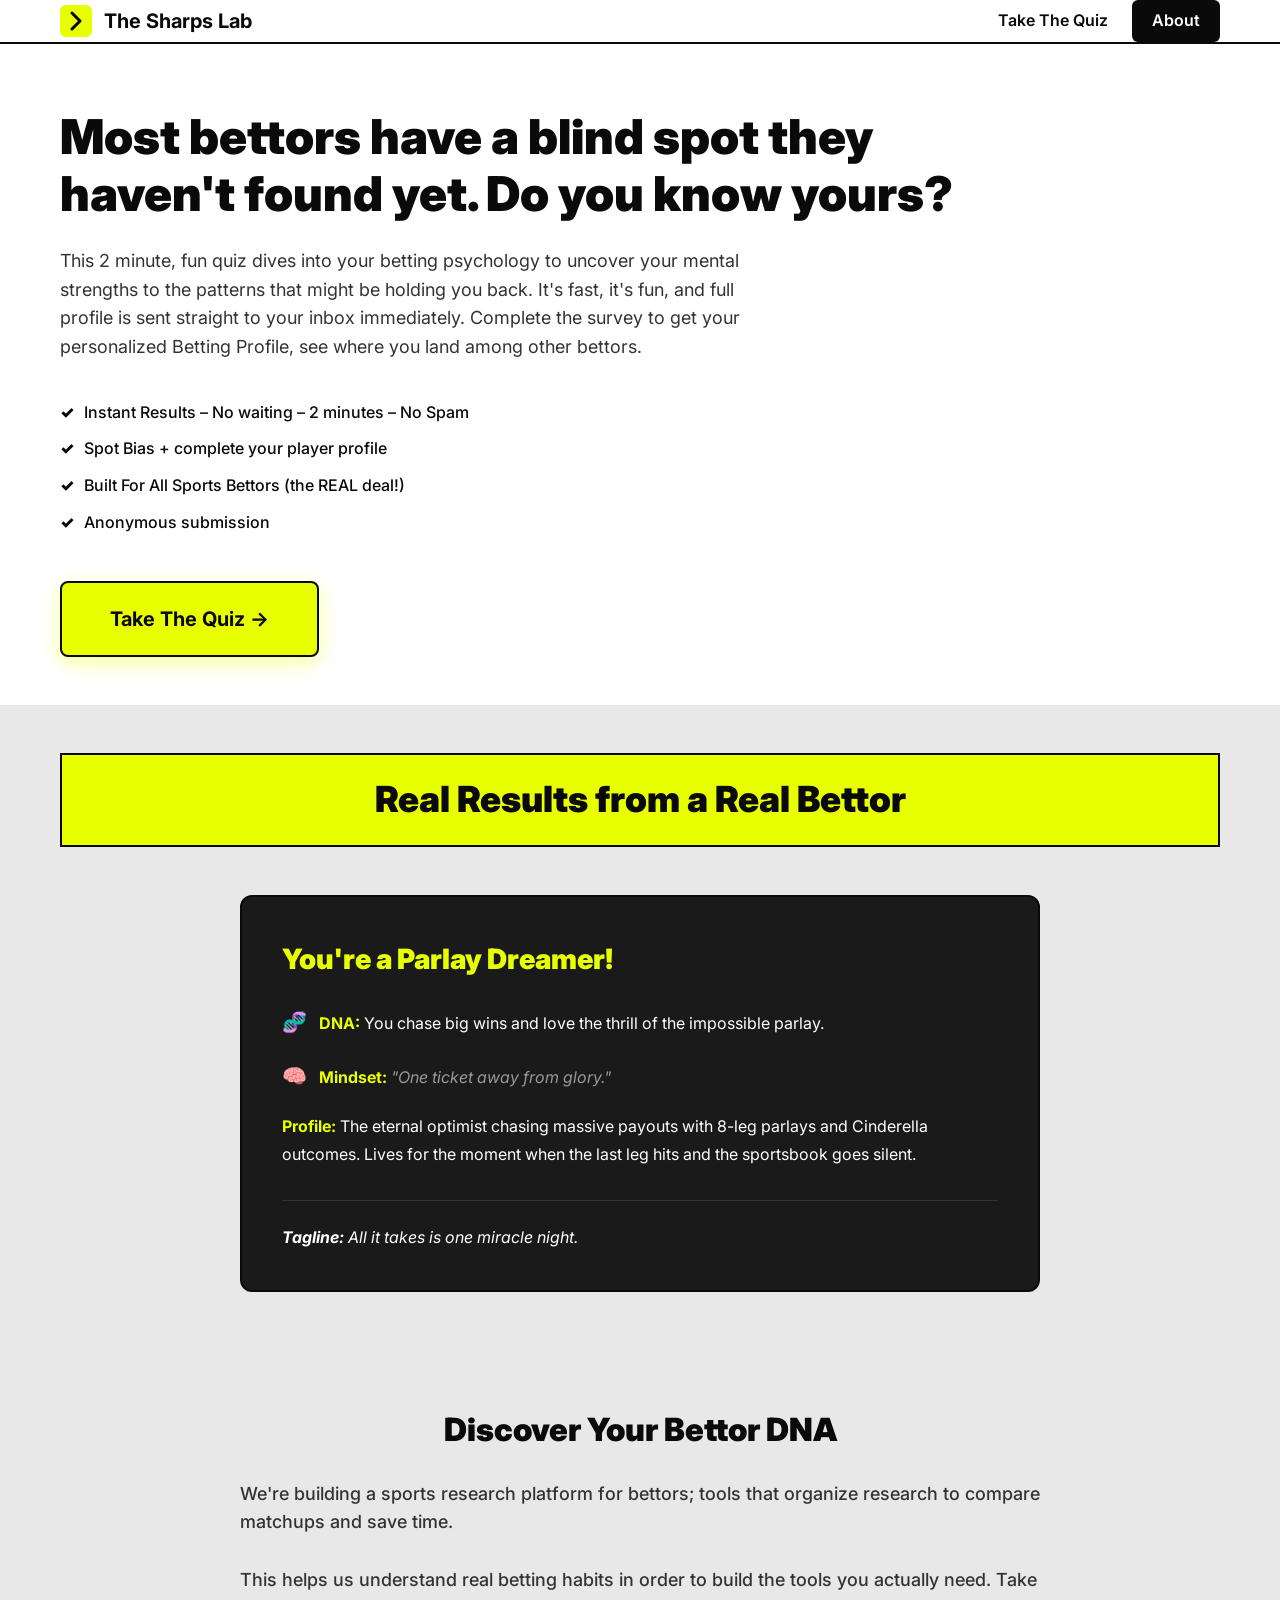
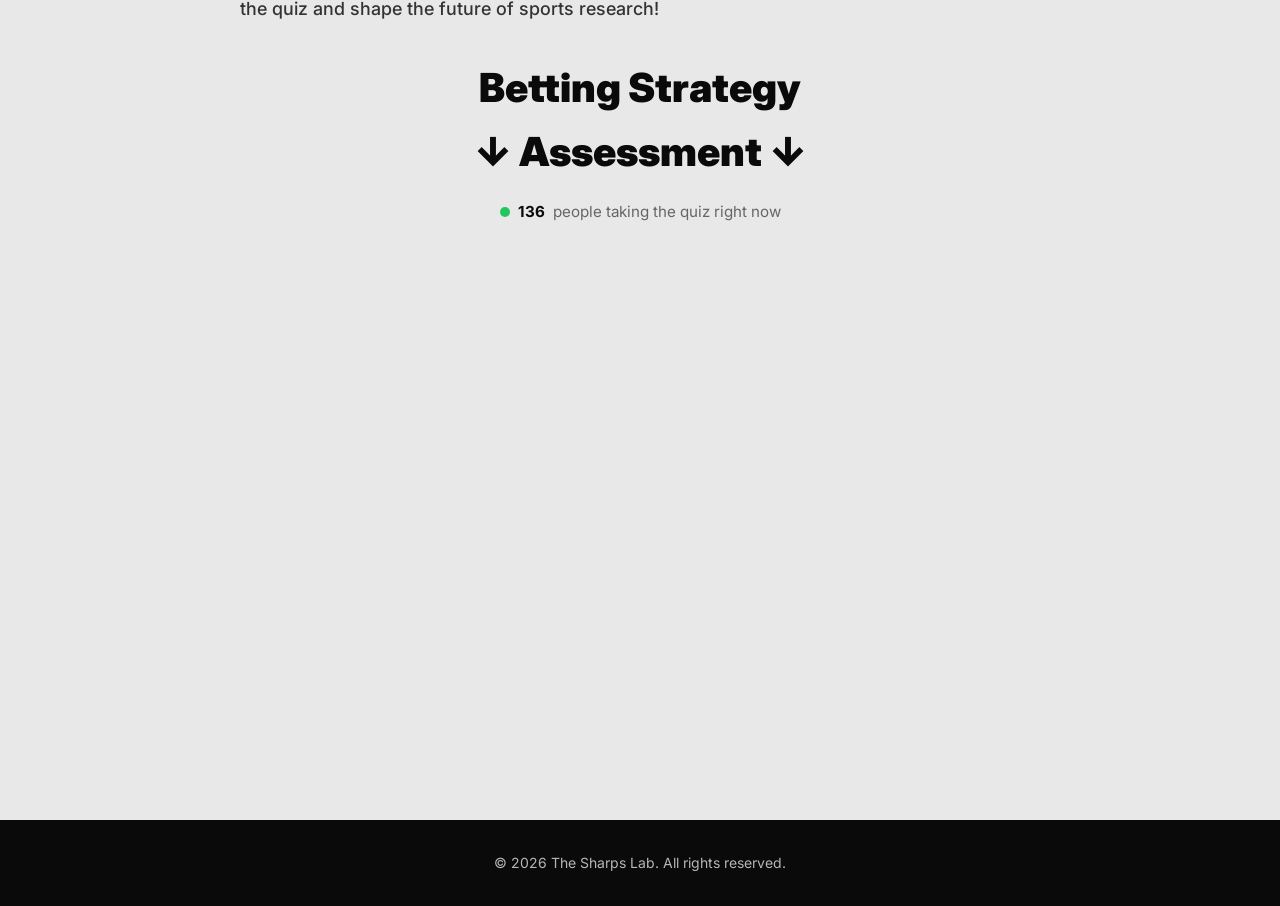
==== commit 28a79480: "Add social media meta tags, favicon, and OG preview image" ====
--- a/index.html
+++ b/index.html
@@ -5,6 +5,26 @@
     <meta name="viewport" content="width=device-width, initial-scale=1.0">
     <meta name="description" content="Unlock your bettor DNA in 2 minutes. Fun quiz revealing your player profile, mindset, and betting strengths.">
     <title>The Sharps Lab - Discover Your Bettor DNA</title>
+    
+    <!-- Favicon -->
+    <link rel="icon" type="image/svg+xml" href="favicon.svg">
+    
+    <!-- Open Graph / Facebook -->
+    <meta property="og:type" content="website">
+    <meta property="og:url" content="https://sharps-lab.com/">
+    <meta property="og:title" content="The Sharps Lab - Discover Your Bettor DNA">
+    <meta property="og:description" content="Most bettors have a blind spot they haven't found yet. Take our 2-minute quiz to uncover your betting psychology and mental strengths.">
+    <meta property="og:image" content="https://sharps-lab.com/og-image.png">
+    <meta property="og:image:width" content="1200">
+    <meta property="og:image:height" content="630">
+    
+    <!-- Twitter -->
+    <meta name="twitter:card" content="summary_large_image">
+    <meta name="twitter:url" content="https://sharps-lab.com/">
+    <meta name="twitter:title" content="The Sharps Lab - Discover Your Bettor DNA">
+    <meta name="twitter:description" content="Most bettors have a blind spot they haven't found yet. Take our 2-minute quiz to uncover your betting psychology and mental strengths.">
+    <meta name="twitter:image" content="https://sharps-lab.com/og-image.png">
+    
     <link rel="stylesheet" href="styles.css">
     <link rel="preconnect" href="https://fonts.googleapis.com">
     <link rel="preconnect" href="https://fonts.gstatic.com" crossorigin>
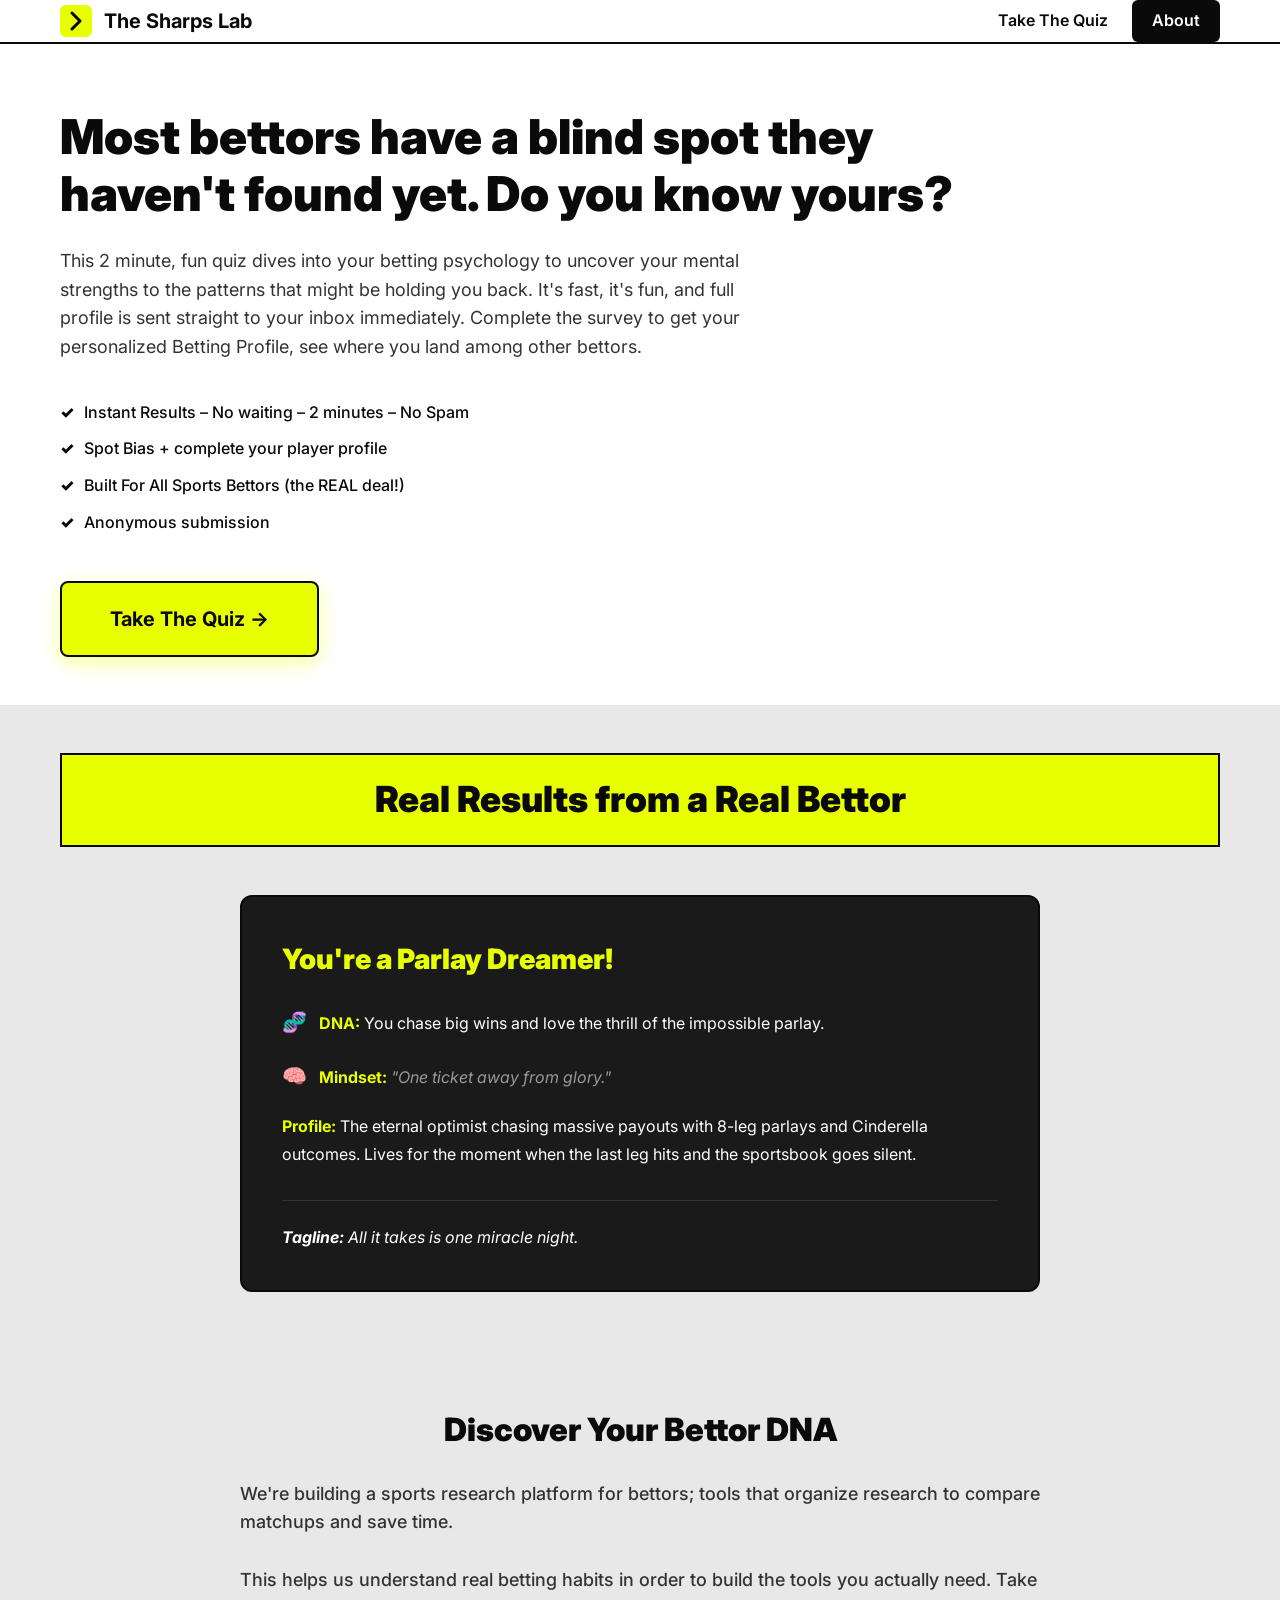
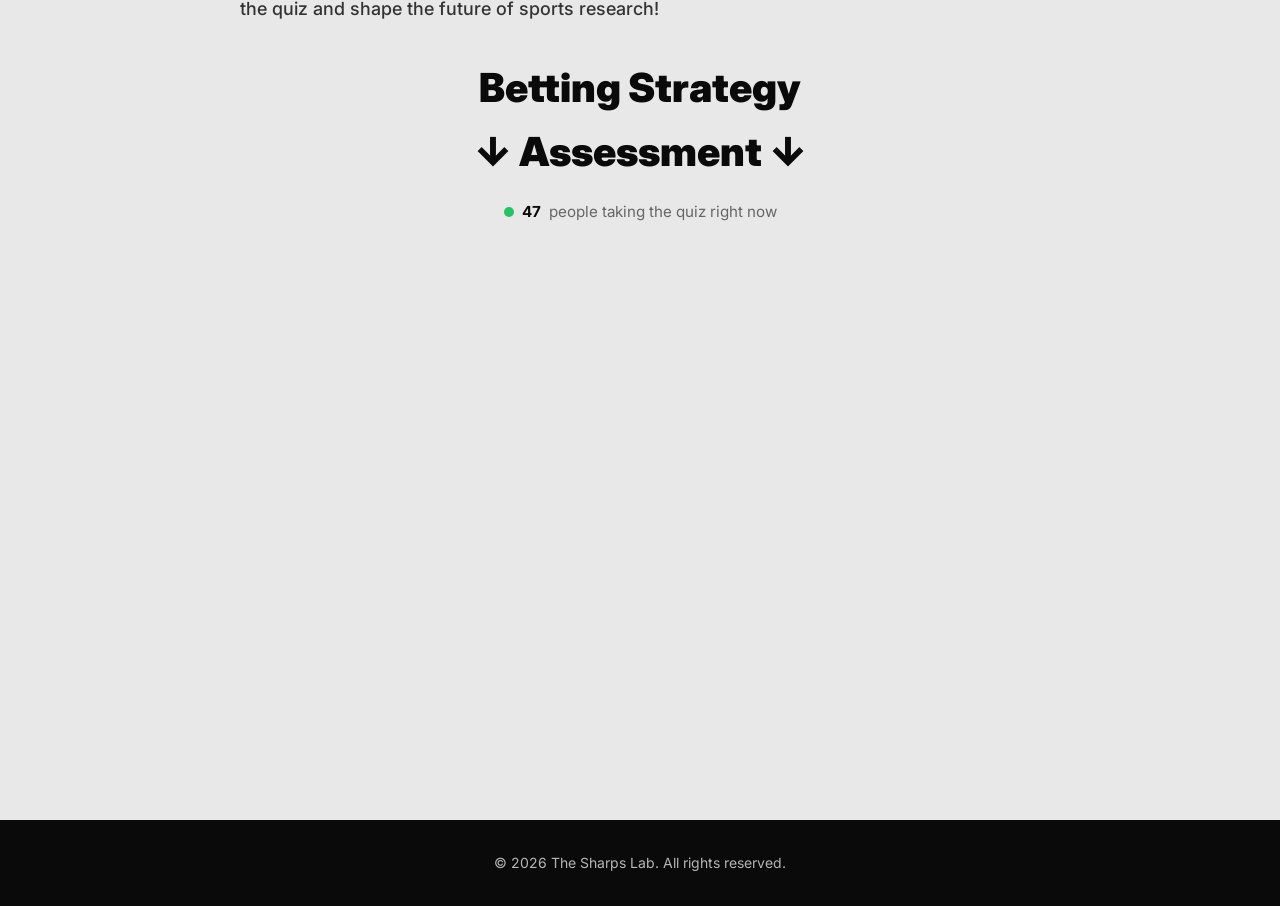
==== commit 20234a24: "Add PNG favicons and apple-touch-icon for better social preview support" ====
--- a/index.html
+++ b/index.html
@@ -6,7 +6,10 @@
     <meta name="description" content="Unlock your bettor DNA in 2 minutes. Fun quiz revealing your player profile, mindset, and betting strengths.">
     <title>The Sharps Lab - Discover Your Bettor DNA</title>
     
-    <!-- Favicon -->
+    <!-- Favicons -->
+    <link rel="icon" type="image/png" sizes="32x32" href="favicon-32.png">
+    <link rel="icon" type="image/png" sizes="16x16" href="favicon-16.png">
+    <link rel="apple-touch-icon" sizes="180x180" href="apple-touch-icon.png">
     <link rel="icon" type="image/svg+xml" href="favicon.svg">
     
     <!-- Open Graph / Facebook -->
